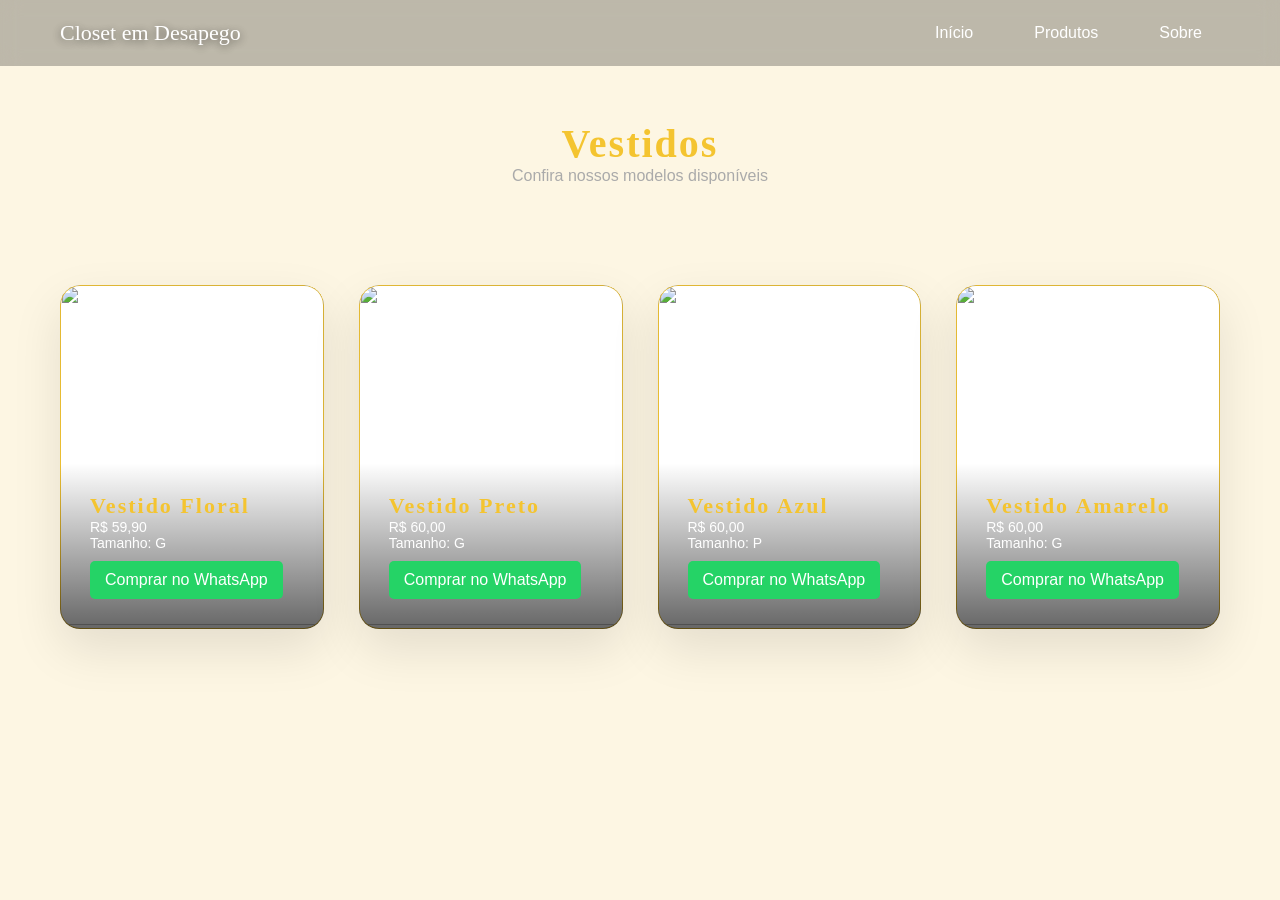
==== vestidos.html @ e50cf368 "Add files via upload" ====
<!DOCTYPE html>
<html lang="pt-br">
<head>
<meta charset="UTF-8">
<meta name="viewport" content="width=device-width, initial-scale=1.0">

<title>Vestidos | Closet em Desapego</title>

<link rel="stylesheet" href="style.css">
</head>

<body>

<header id="header">
    <div class="logo">Closet em Desapego</div>

    <!-- BOTÃO MOBILE -->
    <div class="menu-toggle" onclick="toggleMenu()">
    <span></span>
    <span></span>
    <span></span>
    </div>
    <nav class="menu">
        <a href="index.html">Início</a>
        <a href="produtos.html">Produtos</a>
        <a href="sobre.html">Sobre</a>
    </nav>
</header>

<section class="topo-produtos">
    <h1>Vestidos</h1>
    <p>Confira nossos modelos disponíveis</p>
</section>

<section class="produtos">
    <div class="grid-produtos">

        <!-- PRODUTO 1 -->
        <div class="card-produto">
            <img src="https://cdn.awsli.com.br/600x1000/2701/2701668/produto/255629613/vestido_midi_de_crepe_estampado_la_dolce_vita_floral_limonada_pink_4491_1_56ea7b-v532a0jrd7.webp">
            
            <div class="info">
                <h2>Vestido Floral</h2>
                <p>R$ 59,90</p>
                <p>Tamanho: G</p>

                <a href="#" onclick="comprarProduto('vestido1')" class="btn-whatsapp">
                    Comprar no WhatsApp
                </a>
            </div>
        </div>

        <!-- PRODUTO 2 -->
        <div class="card-produto">
            <img src="https://adaptive-images.uooucdn.com.br/ik-seo/tr:w-1100,h-1594,c-at_max,pr-true,q-90/a22425-ogxytnphqt0/pv/7b/eb/8c/41be53adfc57d7a9d659e34e74/vestido-longo-busto-no-preto-1-large-2.jpg">
            
            <div class="info">
                <h2>Vestido Preto</h2>
                <p>R$ 60,00</p>
                <p>Tamanho: G</p>

                <a href="#" onclick="comprarProduto('vestido2')" class="btn-whatsapp">
                    Comprar no WhatsApp
                </a>
            </div>
        </div>

        <!-- PRODUTO 3 -->
        <div class="card-produto">
            <img src="https://down-br.img.susercontent.com/file/br-11134207-7r98o-lqy3rbo4c7bhe9">
            
            <div class="info">
                <h2>Vestido Azul</h2>
                <p>R$ 60,00</p>
                <p>Tamanho: P</p>

                <a href="#" onclick="comprarProduto('vestido3')" class="btn-whatsapp">
                    Comprar no WhatsApp
                </a>
            </div>
        </div>

        <!-- PRODUTO 4 -->
        <div class="card-produto">
            <img src="https://powerlook.vtexassets.com/arquivos/ids/176830/Vestido_sante_amarelo_1.jpg?v=638278090716800000">
            
            <div class="info">
                <h2>Vestido Amarelo</h2>
                <p>R$ 60,00</p>
                <p>Tamanho: G</p>

                <a href="#" onclick="comprarProduto('vestido4')" class="btn-whatsapp">
                    Comprar no WhatsApp
                </a>
            </div>
        </div>

    </div>
</section>

<!-- SCRIPT HEADER -->
<script>
window.addEventListener("scroll", function() {
    let header = document.getElementById("header");
    header.classList.toggle("scrolled", window.scrollY > 50);
});
</script>

<!-- SCRIPT MENU -->
<script>
function toggleMenu(){
    document.querySelector(".menu").classList.toggle("active");
    document.querySelector(".menu-toggle").classList.toggle("active");
}
</script>

<!-- SCRIPT WHATSAPP -->
<script>
function comprarProduto(produtoId) {

    let produtos = {
        "vestido1": { nome: "Vestido Floral", preco: "R$ 59,90", tamanho: "G" },
        "vestido2": { nome: "Vestido Preto", preco: "R$ 60,00", tamanho: "G" },
        "vestido3": { nome: "Vestido Azul", preco: "R$ 60,00", tamanho: "P" },
        "vestido4": { nome: "Vestido Amarelo", preco: "R$ 60,00", tamanho: "G" }
    };

    let produto = produtos[produtoId];

    let mensagem = `Olá! Tenho interesse no ${produto.nome} - Tamanho: ${produto.tamanho} - Valor: ${produto.preco}`;
    let link = "https://wa.me/5511984618783?text=" + encodeURIComponent(mensagem);

    window.open(link, "_blank");
}
</script>

</body>
</html>
---- style.css ----
/* RESET */
* {
    margin: 0;
    padding: 0;
    box-sizing: border-box;
}

body {
    font-family: 'Raleway', sans-serif;
    overflow-x: hidden;
    background-color: #FDF6E3;
}

/* HEADER PREMIUM */
header {
    position: fixed;
    width: 100%;
    top: 0;
    left: 0;
    padding: 20px 60px;
    display: flex;
    justify-content: space-between;
    align-items: center;
    background: rgba(0,0,0,0.25);
    backdrop-filter: blur(10px);
    z-index: 1000;

    transition: all 0.4s ease;
}

header.scrolled {
    background: linear-gradient(180deg, rgba(0,0,0,0.6), rgba(0,0,0,0.2));
}


/* LOGO */
.logo {
    font-family: 'Cinzel', serif;
    font-size: 22px;
    color: #fff;
    text-shadow: 0 2px 10px rgba(0,0,0,0.6);
}

header.scrolled .logo {
    color: #222;
    text-shadow: none;
}

/* MENU */
nav a {
    margin: 0 18px;
    text-decoration: none;
    color: #fff;
    position: relative;
    font-weight: 300;
}

header.scrolled nav a {
    color: #333;
}

/* LINHA MENU */
nav a::after {
    content: "";
    width: 0%;
    height: 2px;
    background: linear-gradient(90deg,#F4C430,#D4AF37);
    position: absolute;
    bottom: -6px;
    left: 0;
    transition: 0.4s;
}

nav a:hover::after {
    width: 100%;
}

/* HERO */
.hero {
    height: 100vh;
    position: relative;
    overflow: hidden;
}

.hero-fallback {
    position: absolute;
    width: 100%;
    height: 100%;
    object-fit: cover;
    z-index: -3;
}

.video-bg {
    position: absolute;
    top: 50%;
    left: 50%;
    width: 120%;
    height: 120%;
    object-fit: cover;
    transform: translate(-50%, -50%);
    z-index: -2;
}

/* OVERLAY + LUZ */
.hero::before {
    content: "";
    position: absolute;
    width: 100%;
    height: 100%;
    background: linear-gradient(
        to top,
        rgba(0,0,0,0.75),
        rgba(0,0,0,0.4),
        rgba(255,180,0,0.25)
    );
    z-index: -1;
}

/* SOL */
.hero::after {
    content: "";
    position: absolute;
    top: 10%;
    left: 50%;
    width: 400px;
    height: 400px;
    background: radial-gradient(circle, rgba(255,200,0,0.4), transparent);
    transform: translateX(-50%);
    z-index: -1;
}

/* HERO TEXTO */
.hero-content {
    height: 100%;
    display: flex;
    flex-direction: column;
    justify-content: center;
    align-items: center;
    color:#fff;
    text-align: center;
    padding: 20px;
    animation: fadeUp 1.5s ease;
}

.hero h1 {
    font-family: 'Cinzel', serif;
    font-size: 55px;
    margin-bottom: 20px;
    letter-spacing: 2px;
    text-transform: uppercase;
    text-shadow: 0 4px 20px rgba(0,0,0,0.6);
}

.hero p {
    font-size: 18px;
    margin-bottom: 35px;
    text-shadow: 0 2px 10px rgba(0,0,0,0.5);
}

/* BOTÃO */
.btn {
    padding: 16px 50px;
    background: linear-gradient(45deg, #F4C430, #D4AF37);
    color: #fff;
    text-decoration: none;
    border-radius: 50px;
    font-weight: 500;
    letter-spacing: 1px;
    transition: 0.4s;
    animation: pulse 2.5s infinite;
}

.btn:hover {
    transform: scale(1.1);
    box-shadow: 0 0 30px rgba(212,175,55,0.9);
}

/* ANIMAÇÕES */
@keyframes fadeUp {
    from {
        opacity: 0;
        transform: translateY(60px);
    }
    to {
        opacity: 1;
        transform: translateY(0);
    }
}

@keyframes pulse {
    0% { box-shadow: 0 0 0 0 rgba(212,175,55,0.6); }
    70% { box-shadow: 0 0 0 18px rgba(212,175,55,0); }
    100% { box-shadow: 0 0 0 0 rgba(212,175,55,0); }
}

/* RESPONSIVO */
@media(max-width:768px){

    .hero h1 { font-size:32px; }
    .hero p { font-size:15px; }

    header {
        flex-direction: column;
        align-items: center;
        padding: 15px 20px;
    }

    nav {
        display: flex;
        flex-direction: column;
        align-items: center;
        gap: 10px;
        margin-top: 10px;
    }

    nav a {
        margin: 5px 0;
        font-size: 14px;
    }
}
/* ========================= */
/* SOBRE */
/* ========================= */

.pagina-sobre .sobre {
    position: relative;
    min-height: 100vh;
    display: flex;
    align-items: center;
    justify-content: center;
    padding: 120px 20px 80px;
    overflow: hidden;
}

.pagina-sobre .sobre-bg {
    position: absolute;
    width: 100%;
    height: 100%;
    background: url('https://images.unsplash.com/photo-1470509037663-253afd7f0f51?q=80&w=1974') center/cover no-repeat;
    filter: blur(10px) brightness(0.6);
    transform: scale(1.1);
    z-index: -1;
}

.pagina-sobre .sobre-container {
    max-width: 900px;
    width: 100%;
    z-index: 2;
}

.pagina-sobre .sobre-box {
    background: rgba(255, 255, 255, 0.9);
    backdrop-filter: blur(15px);
    padding: 60px;
    border-radius: 25px;
    box-shadow: 0 25px 70px rgba(0,0,0,0.2);
    animation: fadeUp 1.2s ease;
}

.pagina-sobre .titulo-principal {
    font-family: 'Cinzel', serif;
    font-size: 42px;
    text-align: center;
    margin-bottom: 25px;
    color: #2c2c2c;
}

.pagina-sobre .subtitulo {
    font-family: 'Cinzel', serif;
    font-size: 22px;
    margin-top: 30px;
    margin-bottom: 12px;
    color: #D4AF37;
}

.pagina-sobre .sobre-box p {
    font-size: 16px;
    line-height: 1.9;
    margin-bottom: 16px;
    color: #444;
}

/* ===================== */
/* PRODUTOS */
/* ===================== */

.topo-produtos {
    padding-top: 120px;
    text-align: center;
}

.topo-produtos h1 {
    font-family: 'Cinzel', serif;
    font-size: 40px;
    color: #2c2c2c;
}

.topo-produtos h1 {
    color: #F4C430;
    letter-spacing: 2px;
}

.topo-produtos p {
    color: #aaa;
}

.produtos {
    padding: 100px 60px;
    background: #FDF6E3;
}


.grid-produtos {
    display: grid;
    grid-template-columns: repeat(auto-fit, minmax(260px, 1fr));
    gap: 35px;
}

.card-produto {
    position: relative;
    overflow: hidden;
    border-radius: 20px;
    text-decoration: none;
    background: #fff;
    box-shadow: 0 20px 50px rgba(0,0,0,0.1);
    transition: 0.4s;
}



/* BORDA CORRIGIDA */
.card-produto::before {
    content: "";
    position: absolute;
    inset: 0;
    border-radius: 20px;
    padding: 1px;
    background: linear-gradient(45deg, #F4C430, #D4AF37);

    -webkit-mask: linear-gradient(#fff 0 0) content-box, linear-gradient(#fff 0 0);
    mask: linear-gradient(#fff 0 0) content-box, linear-gradient(#fff 0 0);

    -webkit-mask-composite: xor;
    mask-composite: exclude;
}

/* IMAGEM */
.card-produto img {
    width: 100%;
    height: 340px;
    object-fit: cover;
    transition: 0.6s;
}

/* HOVER */
.card-produto:hover {
    transform: translateY(-12px) scale(1.02);
}

.card-produto:hover img {
    transform: scale(1.15);
    filter: brightness(0.7);
}

/* INFO */
.card-produto .info {
    position: absolute;
    bottom: 0;
    width: 100%;
    padding: 30px;
    background: linear-gradient(transparent, rgba(0,0,0,0.6));
}

/* TEXTO */
.card-produto h2 {
    color: #F4C430;
    font-family: 'Cinzel', serif;
    font-size: 22px;
    letter-spacing: 2px;
}

/* GIRASSOL */
.card-produto::after {
    content: "🌻";
    position: absolute;
    top: 18px;
    right: 18px;
    font-size: 22px;
    animation: girar 6s linear infinite;
}

@keyframes girar {
    from { transform: rotate(0deg); }
    to { transform: rotate(360deg); }
}

.btn-whatsapp {
    display: inline-block;
    margin-top: 10px;
    padding: 10px 15px;
    background: #25D366;
    color: white;
    text-decoration: none;
    border-radius: 5px;
    font-weight: 500;
    transition: 0.3s;
}

.btn-whatsapp:hover {
    background: #1ebe5d;
}

/* ========================= */
/* EFEITO PREMIUM PRODUTOS */
/* ========================= */

.card-produto {
    transition: 0.4s ease;
}

/* ZOOM + ELEVAÇÃO */
.card-produto:hover {
    transform: translateY(-10px) scale(1.02);
    box-shadow: 0 25px 60px rgba(0,0,0,0.2);
}

/* ZOOM NA IMAGEM */
.card-produto img {
    transition: 0.5s ease;
}

.card-produto:hover img {
    transform: scale(1.1);
}

/* BRILHO SUAVE */
.card-produto::after {
    content: "";
    position: absolute;
    top: 0;
    left: -100%;
    width: 50%;
    height: 100%;
    background: linear-gradient(
        120deg,
        transparent,
        rgba(255, 255, 255, 0),
        transparent
    );
    transform: skewX(-25deg);
}

/* ANIMAÇÃO DO BRILHO */
.card-produto:hover::after {
    left: 120%;
    transition: 0.8s;
}

/* ========================= */
/* RESPONSIVO MOBILE */
/* ========================= */

@media (max-width: 768px) {

    .produtos {
        padding: 40px 15px;
    }

    .grid-produtos {
        grid-template-columns: 1fr;
        gap: 20px;
    }

    .card-produto img {
        height: 260px;
    }

    .topo-produtos h1 {
        font-size: 28px;
    }

    .topo-produtos p {
        font-size: 14px;
    }

    header {
        padding: 15px 20px;
    }

    
}
.info p {
    color: #fff;
    font-size: 14px;
}

.info p[id^="estoque"] {
    font-weight: bold;
}

@media (max-width: 768px){

    header {
        flex-direction: column;
        align-items: center;
        padding: 15px 20px;
    }

    nav {
        display: flex;
        flex-direction: column;
        align-items: center;
        gap: 10px;
        margin-top: 10px;
    }

    nav a {
        margin: 5px 0;
        font-size: 14px;
    }

}
/* BOTÃO MENU */
.menu-toggle {
    display: none;
    font-size: 28px;
    color: white;
    cursor: pointer;
}

/* ===== DESKTOP ===== */
.menu {
    display: flex;
    gap: 25px;
}

/* ===== MOBILE ===== */
@media (max-width: 768px){

    /* BOTÃO ☰ */
    .menu-toggle {
        display: block;
        font-size: 28px;
        color: white;
        cursor: pointer;
        z-index: 1001;
    }

    /* MENU LATERAL BONITO */
    @media (max-width: 768px){

    .menu {
        position: fixed;
        top: 0;
        right: -100%;
        width: 75%;
        height: 100vh;

        /* 🔥 NOVO DESIGN LUXO */
        background: #111; /* preto elegante */

        display: flex;
        flex-direction: column;
        justify-content: center;
        align-items: center;

        transition: right 0.5s ease;
        z-index: 999;

        box-shadow: -10px 0 40px rgba(0,0,0,0.6);
    }

    .menu.active {
        right: 0;
    }

    .menu a {
        color: #fff;
        font-size: 22px;
        margin: 18px 0;
        font-weight: 400;
        letter-spacing: 2px;
        text-transform: uppercase;
        transition: 0.3s;
    }

    /* EFEITO PREMIUM */
    .menu a:hover {
        color: #D4AF37; /* dourado */
        transform: scale(1.05);
    }

}

    /* MENU ABERTO */
    .menu.active {
        right: 0;
    }

    /* LINKS */
    .menu a {
        color: #2c2c2c;
        font-size: 20px;
        margin: 15px 0;
        text-decoration: none;
        font-weight: 500;
        letter-spacing: 1px;
        transition: 0.3s;
    }

    /* HOVER */
    .menu a:hover {
        color: white;
        transform: scale(1.1);
    }

}
/* MOBILE AJUSTE HEADER */
@media (max-width: 768px){

    header {
        position: relative;
        display: flex;
        justify-content: center; /* mantém logo no centro */
        align-items: center;
    }

    /* BOTÃO ☰ NO CANTO ESQUERDO */
    .menu-toggle {
        position: absolute;
        left: 15px;
        top: 50%;
        transform: translateY(-50%);
    }


}
/* ===== BOTÃO ANIMADO ☰ → ✖ ===== */
.menu-toggle {
    width: 30px;
    height: 22px;
    cursor: pointer;
}

.menu-toggle span {
    display: block;
    height: 3px;
    width: 100%;
    background: white;
    margin: 5px 0;
    transition: right 0.5s ease;
}

/* ANIMAÇÃO PARA X */
.menu-toggle.active span:nth-child(1) {
    transform: rotate(45deg) translate(5px, 5px);
}

.menu-toggle.active span:nth-child(2) {
    opacity: 0;
}

.menu-toggle.active span:nth-child(3) {
    transform: rotate(-45deg) translate(7px, -6px);
}
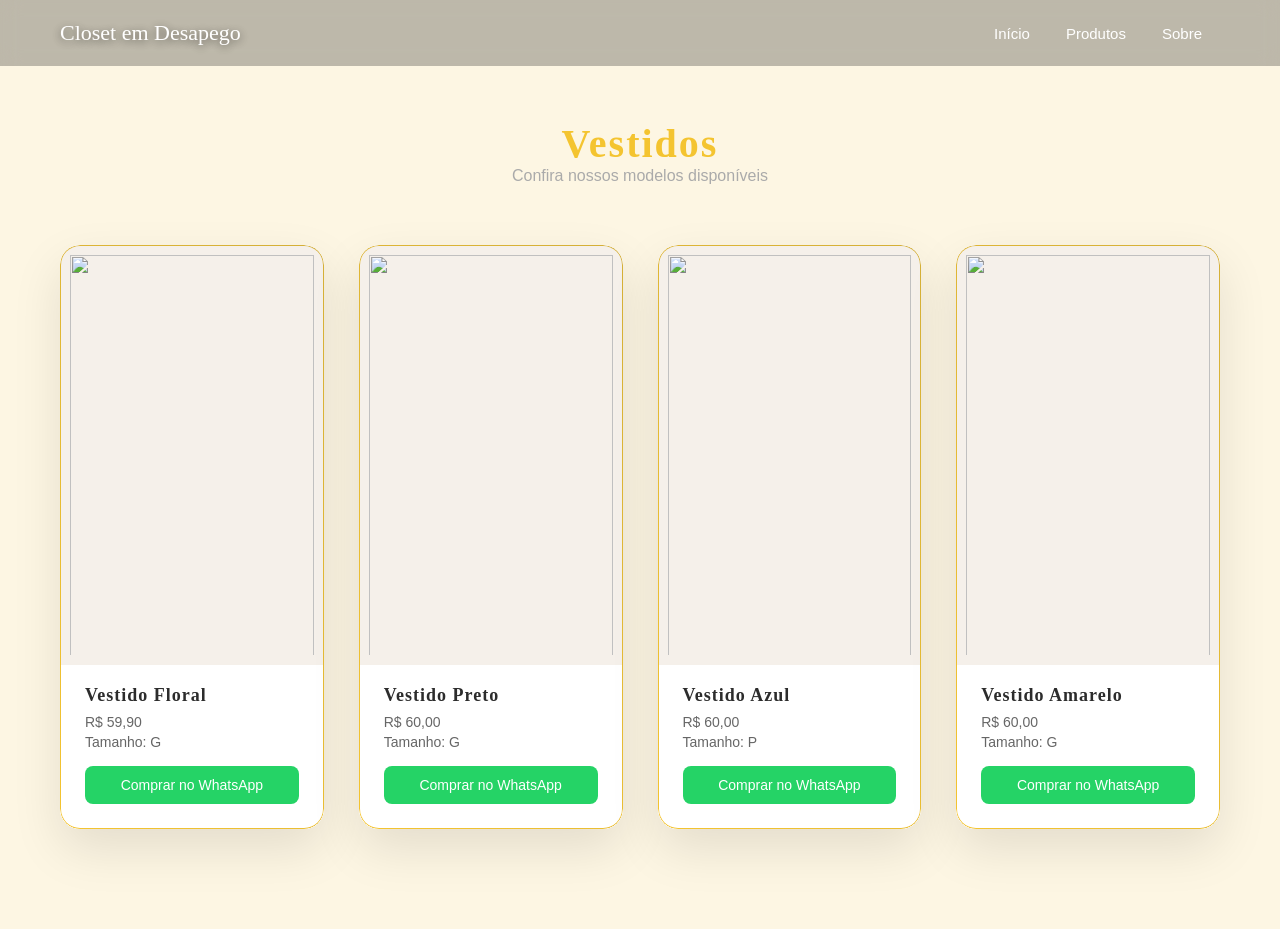
==== commit 762c8ac4: "Add files via upload" ====
--- a/vestidos.html
+++ b/vestidos.html
@@ -44,7 +44,7 @@
                 <p>R$ 59,90</p>
                 <p>Tamanho: G</p>
 
-                <a href="#" onclick="comprarProduto('vestido1')" class="btn-whatsapp">
+                <a href="javascript:void(0)" onclick="comprarProduto('vestido1')" class="btn-whatsapp">
                     Comprar no WhatsApp
                 </a>
             </div>
@@ -59,7 +59,7 @@
                 <p>R$ 60,00</p>
                 <p>Tamanho: G</p>
 
-                <a href="#" onclick="comprarProduto('vestido2')" class="btn-whatsapp">
+                <a href="javascript:void(0)" onclick="comprarProduto('vestido1')" class="btn-whatsapp">
                     Comprar no WhatsApp
                 </a>
             </div>
@@ -74,7 +74,7 @@
                 <p>R$ 60,00</p>
                 <p>Tamanho: P</p>
 
-                <a href="#" onclick="comprarProduto('vestido3')" class="btn-whatsapp">
+                <a href="javascript:void(0)" onclick="comprarProduto('vestido1')" class="btn-whatsapp">
                     Comprar no WhatsApp
                 </a>
             </div>
@@ -89,7 +89,7 @@
                 <p>R$ 60,00</p>
                 <p>Tamanho: G</p>
 
-                <a href="#" onclick="comprarProduto('vestido4')" class="btn-whatsapp">
+                <a href="javascript:void(0)" onclick="comprarProduto('vestido1')" class="btn-whatsapp">
                     Comprar no WhatsApp
                 </a>
             </div>
--- a/style.css
+++ b/style.css
@@ -1,665 +1,546 @@
-/* RESET */
-* {
-    margin: 0;
-    padding: 0;
-    box-sizing: border-box;
-}
-
-body {
-    font-family: 'Raleway', sans-serif;
-    overflow-x: hidden;
-    background-color: #FDF6E3;
-}
-
-/* HEADER PREMIUM */
-header {
-    position: fixed;
-    width: 100%;
-    top: 0;
-    left: 0;
-    padding: 20px 60px;
-    display: flex;
-    justify-content: space-between;
-    align-items: center;
-    background: rgba(0,0,0,0.25);
-    backdrop-filter: blur(10px);
-    z-index: 1000;
-
-    transition: all 0.4s ease;
-}
-
-header.scrolled {
-    background: linear-gradient(180deg, rgba(0,0,0,0.6), rgba(0,0,0,0.2));
-}
-
-
-/* LOGO */
-.logo {
-    font-family: 'Cinzel', serif;
-    font-size: 22px;
-    color: #fff;
-    text-shadow: 0 2px 10px rgba(0,0,0,0.6);
-}
-
-header.scrolled .logo {
-    color: #222;
-    text-shadow: none;
-}
-
-/* MENU */
-nav a {
-    margin: 0 18px;
-    text-decoration: none;
-    color: #fff;
-    position: relative;
-    font-weight: 300;
-}
-
-header.scrolled nav a {
-    color: #333;
-}
-
-/* LINHA MENU */
-nav a::after {
-    content: "";
-    width: 0%;
-    height: 2px;
-    background: linear-gradient(90deg,#F4C430,#D4AF37);
-    position: absolute;
-    bottom: -6px;
-    left: 0;
-    transition: 0.4s;
-}
-
-nav a:hover::after {
-    width: 100%;
-}
-
-/* HERO */
-.hero {
-    height: 100vh;
-    position: relative;
-    overflow: hidden;
-}
-
-.hero-fallback {
-    position: absolute;
-    width: 100%;
-    height: 100%;
-    object-fit: cover;
-    z-index: -3;
-}
-
-.video-bg {
-    position: absolute;
-    top: 50%;
-    left: 50%;
-    width: 120%;
-    height: 120%;
-    object-fit: cover;
-    transform: translate(-50%, -50%);
-    z-index: -2;
-}
-
-/* OVERLAY + LUZ */
-.hero::before {
-    content: "";
-    position: absolute;
-    width: 100%;
-    height: 100%;
-    background: linear-gradient(
-        to top,
-        rgba(0,0,0,0.75),
-        rgba(0,0,0,0.4),
-        rgba(255,180,0,0.25)
-    );
-    z-index: -1;
-}
-
-/* SOL */
-.hero::after {
-    content: "";
-    position: absolute;
-    top: 10%;
-    left: 50%;
-    width: 400px;
-    height: 400px;
-    background: radial-gradient(circle, rgba(255,200,0,0.4), transparent);
-    transform: translateX(-50%);
-    z-index: -1;
-}
-
-/* HERO TEXTO */
-.hero-content {
-    height: 100%;
-    display: flex;
-    flex-direction: column;
-    justify-content: center;
-    align-items: center;
-    color:#fff;
-    text-align: center;
-    padding: 20px;
-    animation: fadeUp 1.5s ease;
-}
-
-.hero h1 {
-    font-family: 'Cinzel', serif;
-    font-size: 55px;
-    margin-bottom: 20px;
-    letter-spacing: 2px;
-    text-transform: uppercase;
-    text-shadow: 0 4px 20px rgba(0,0,0,0.6);
-}
-
-.hero p {
-    font-size: 18px;
-    margin-bottom: 35px;
-    text-shadow: 0 2px 10px rgba(0,0,0,0.5);
-}
-
-/* BOTÃO */
-.btn {
-    padding: 16px 50px;
-    background: linear-gradient(45deg, #F4C430, #D4AF37);
-    color: #fff;
-    text-decoration: none;
-    border-radius: 50px;
-    font-weight: 500;
-    letter-spacing: 1px;
-    transition: 0.4s;
-    animation: pulse 2.5s infinite;
-}
-
-.btn:hover {
-    transform: scale(1.1);
-    box-shadow: 0 0 30px rgba(212,175,55,0.9);
-}
-
-/* ANIMAÇÕES */
-@keyframes fadeUp {
-    from {
-        opacity: 0;
-        transform: translateY(60px);
-    }
-    to {
-        opacity: 1;
-        transform: translateY(0);
-    }
-}
-
-@keyframes pulse {
-    0% { box-shadow: 0 0 0 0 rgba(212,175,55,0.6); }
-    70% { box-shadow: 0 0 0 18px rgba(212,175,55,0); }
-    100% { box-shadow: 0 0 0 0 rgba(212,175,55,0); }
-}
-
-/* RESPONSIVO */
-@media(max-width:768px){
-
-    .hero h1 { font-size:32px; }
-    .hero p { font-size:15px; }
-
-    header {
-        flex-direction: column;
-        align-items: center;
-        padding: 15px 20px;
-    }
-
-    nav {
-        display: flex;
-        flex-direction: column;
-        align-items: center;
-        gap: 10px;
-        margin-top: 10px;
-    }
-
-    nav a {
-        margin: 5px 0;
-        font-size: 14px;
-    }
-}
-/* ========================= */
-/* SOBRE */
-/* ========================= */
-
-.pagina-sobre .sobre {
-    position: relative;
-    min-height: 100vh;
-    display: flex;
-    align-items: center;
-    justify-content: center;
-    padding: 120px 20px 80px;
-    overflow: hidden;
-}
-
-.pagina-sobre .sobre-bg {
-    position: absolute;
-    width: 100%;
-    height: 100%;
-    background: url('https://images.unsplash.com/photo-1470509037663-253afd7f0f51?q=80&w=1974') center/cover no-repeat;
-    filter: blur(10px) brightness(0.6);
-    transform: scale(1.1);
-    z-index: -1;
-}
-
-.pagina-sobre .sobre-container {
-    max-width: 900px;
-    width: 100%;
-    z-index: 2;
-}
-
-.pagina-sobre .sobre-box {
-    background: rgba(255, 255, 255, 0.9);
-    backdrop-filter: blur(15px);
-    padding: 60px;
-    border-radius: 25px;
-    box-shadow: 0 25px 70px rgba(0,0,0,0.2);
-    animation: fadeUp 1.2s ease;
-}
-
-.pagina-sobre .titulo-principal {
-    font-family: 'Cinzel', serif;
-    font-size: 42px;
-    text-align: center;
-    margin-bottom: 25px;
-    color: #2c2c2c;
-}
-
-.pagina-sobre .subtitulo {
-    font-family: 'Cinzel', serif;
-    font-size: 22px;
-    margin-top: 30px;
-    margin-bottom: 12px;
-    color: #D4AF37;
-}
-
-.pagina-sobre .sobre-box p {
-    font-size: 16px;
-    line-height: 1.9;
-    margin-bottom: 16px;
-    color: #444;
-}
-
-/* ===================== */
-/* PRODUTOS */
-/* ===================== */
-
-.topo-produtos {
-    padding-top: 120px;
-    text-align: center;
-}
-
-.topo-produtos h1 {
-    font-family: 'Cinzel', serif;
-    font-size: 40px;
-    color: #2c2c2c;
-}
-
-.topo-produtos h1 {
-    color: #F4C430;
-    letter-spacing: 2px;
-}
-
-.topo-produtos p {
-    color: #aaa;
-}
-
-.produtos {
-    padding: 100px 60px;
-    background: #FDF6E3;
-}
-
-
-.grid-produtos {
-    display: grid;
-    grid-template-columns: repeat(auto-fit, minmax(260px, 1fr));
-    gap: 35px;
-}
-
-.card-produto {
-    position: relative;
-    overflow: hidden;
-    border-radius: 20px;
-    text-decoration: none;
-    background: #fff;
-    box-shadow: 0 20px 50px rgba(0,0,0,0.1);
-    transition: 0.4s;
-}
-
-
-
-/* BORDA CORRIGIDA */
-.card-produto::before {
-    content: "";
-    position: absolute;
-    inset: 0;
-    border-radius: 20px;
-    padding: 1px;
-    background: linear-gradient(45deg, #F4C430, #D4AF37);
-
-    -webkit-mask: linear-gradient(#fff 0 0) content-box, linear-gradient(#fff 0 0);
-    mask: linear-gradient(#fff 0 0) content-box, linear-gradient(#fff 0 0);
-
-    -webkit-mask-composite: xor;
-    mask-composite: exclude;
-}
-
-/* IMAGEM */
-.card-produto img {
-    width: 100%;
-    height: 340px;
-    object-fit: cover;
-    transition: 0.6s;
-}
-
-/* HOVER */
-.card-produto:hover {
-    transform: translateY(-12px) scale(1.02);
-}
-
-.card-produto:hover img {
-    transform: scale(1.15);
-    filter: brightness(0.7);
-}
-
-/* INFO */
-.card-produto .info {
-    position: absolute;
-    bottom: 0;
-    width: 100%;
-    padding: 30px;
-    background: linear-gradient(transparent, rgba(0,0,0,0.6));
-}
-
-/* TEXTO */
-.card-produto h2 {
-    color: #F4C430;
-    font-family: 'Cinzel', serif;
-    font-size: 22px;
-    letter-spacing: 2px;
-}
-
-/* GIRASSOL */
-.card-produto::after {
-    content: "🌻";
-    position: absolute;
-    top: 18px;
-    right: 18px;
-    font-size: 22px;
-    animation: girar 6s linear infinite;
-}
-
-@keyframes girar {
-    from { transform: rotate(0deg); }
-    to { transform: rotate(360deg); }
-}
-
-.btn-whatsapp {
-    display: inline-block;
-    margin-top: 10px;
-    padding: 10px 15px;
-    background: #25D366;
-    color: white;
-    text-decoration: none;
-    border-radius: 5px;
-    font-weight: 500;
-    transition: 0.3s;
-}
-
-.btn-whatsapp:hover {
-    background: #1ebe5d;
-}
-
-/* ========================= */
-/* EFEITO PREMIUM PRODUTOS */
-/* ========================= */
-
-.card-produto {
-    transition: 0.4s ease;
-}
-
-/* ZOOM + ELEVAÇÃO */
-.card-produto:hover {
-    transform: translateY(-10px) scale(1.02);
-    box-shadow: 0 25px 60px rgba(0,0,0,0.2);
-}
-
-/* ZOOM NA IMAGEM */
-.card-produto img {
-    transition: 0.5s ease;
-}
-
-.card-produto:hover img {
-    transform: scale(1.1);
-}
-
-/* BRILHO SUAVE */
-.card-produto::after {
-    content: "";
-    position: absolute;
-    top: 0;
-    left: -100%;
-    width: 50%;
-    height: 100%;
-    background: linear-gradient(
-        120deg,
-        transparent,
-        rgba(255, 255, 255, 0),
-        transparent
-    );
-    transform: skewX(-25deg);
-}
-
-/* ANIMAÇÃO DO BRILHO */
-.card-produto:hover::after {
-    left: 120%;
-    transition: 0.8s;
-}
-
-/* ========================= */
-/* RESPONSIVO MOBILE */
-/* ========================= */
-
-@media (max-width: 768px) {
-
-    .produtos {
-        padding: 40px 15px;
-    }
-
-    .grid-produtos {
-        grid-template-columns: 1fr;
-        gap: 20px;
-    }
-
-    .card-produto img {
-        height: 260px;
-    }
-
-    .topo-produtos h1 {
-        font-size: 28px;
-    }
-
-    .topo-produtos p {
-        font-size: 14px;
-    }
-
-    header {
-        padding: 15px 20px;
-    }
-
-    
-}
-.info p {
-    color: #fff;
-    font-size: 14px;
-}
-
-.info p[id^="estoque"] {
-    font-weight: bold;
-}
-
-@media (max-width: 768px){
-
-    header {
-        flex-direction: column;
-        align-items: center;
-        padding: 15px 20px;
-    }
-
-    nav {
-        display: flex;
-        flex-direction: column;
-        align-items: center;
-        gap: 10px;
-        margin-top: 10px;
-    }
-
-    nav a {
-        margin: 5px 0;
-        font-size: 14px;
-    }
-
-}
-/* BOTÃO MENU */
-.menu-toggle {
-    display: none;
-    font-size: 28px;
-    color: white;
-    cursor: pointer;
-}
-
-/* ===== DESKTOP ===== */
-.menu {
-    display: flex;
-    gap: 25px;
-}
-
-/* ===== MOBILE ===== */
-@media (max-width: 768px){
-
-    /* BOTÃO ☰ */
-    .menu-toggle {
-        display: block;
-        font-size: 28px;
-        color: white;
-        cursor: pointer;
-        z-index: 1001;
-    }
-
-    /* MENU LATERAL BONITO */
-    @media (max-width: 768px){
-
-    .menu {
-        position: fixed;
-        top: 0;
-        right: -100%;
-        width: 75%;
-        height: 100vh;
-
-        /* 🔥 NOVO DESIGN LUXO */
-        background: #111; /* preto elegante */
-
-        display: flex;
-        flex-direction: column;
-        justify-content: center;
-        align-items: center;
-
-        transition: right 0.5s ease;
-        z-index: 999;
-
-        box-shadow: -10px 0 40px rgba(0,0,0,0.6);
-    }
-
-    .menu.active {
-        right: 0;
-    }
-
-    .menu a {
-        color: #fff;
-        font-size: 22px;
-        margin: 18px 0;
-        font-weight: 400;
-        letter-spacing: 2px;
-        text-transform: uppercase;
-        transition: 0.3s;
-    }
-
-    /* EFEITO PREMIUM */
-    .menu a:hover {
-        color: #D4AF37; /* dourado */
-        transform: scale(1.05);
-    }
-
-}
-
-    /* MENU ABERTO */
-    .menu.active {
-        right: 0;
-    }
-
-    /* LINKS */
-    .menu a {
-        color: #2c2c2c;
-        font-size: 20px;
-        margin: 15px 0;
-        text-decoration: none;
-        font-weight: 500;
-        letter-spacing: 1px;
-        transition: 0.3s;
-    }
-
-    /* HOVER */
-    .menu a:hover {
-        color: white;
-        transform: scale(1.1);
-    }
-
-}
-/* MOBILE AJUSTE HEADER */
-@media (max-width: 768px){
-
-    header {
-        position: relative;
-        display: flex;
-        justify-content: center; /* mantém logo no centro */
-        align-items: center;
-    }
-
-    /* BOTÃO ☰ NO CANTO ESQUERDO */
-    .menu-toggle {
-        position: absolute;
-        left: 15px;
-        top: 50%;
-        transform: translateY(-50%);
-    }
-
-
-}
-/* ===== BOTÃO ANIMADO ☰ → ✖ ===== */
-.menu-toggle {
-    width: 30px;
-    height: 22px;
-    cursor: pointer;
-}
-
-.menu-toggle span {
-    display: block;
-    height: 3px;
-    width: 100%;
-    background: white;
-    margin: 5px 0;
-    transition: right 0.5s ease;
-}
-
-/* ANIMAÇÃO PARA X */
-.menu-toggle.active span:nth-child(1) {
-    transform: rotate(45deg) translate(5px, 5px);
-}
-
-.menu-toggle.active span:nth-child(2) {
-    opacity: 0;
-}
-
-.menu-toggle.active span:nth-child(3) {
-    transform: rotate(-45deg) translate(7px, -6px);
-}+/* RESET */
+* {
+    margin: 0;
+    padding: 0;
+    box-sizing: border-box;
+}
+
+body {
+    font-family: 'Raleway', sans-serif;
+    overflow-x: hidden;
+    background-color: #FDF6E3;
+}
+
+/* ========================= */
+/* HEADER                    */
+/* ========================= */
+
+header {
+    position: fixed;
+    width: 100%;
+    top: 0;
+    left: 0;
+    padding: 20px 60px;
+    display: flex;
+    justify-content: space-between;
+    align-items: center;
+    background: rgba(0,0,0,0.25);
+    backdrop-filter: blur(10px);
+    z-index: 1000;
+    transition: all 0.4s ease;
+}
+
+header.scrolled {
+    background: linear-gradient(180deg, rgba(0,0,0,0.6), rgba(0,0,0,0.2));
+}
+
+.logo {
+    font-family: 'Cinzel', serif;
+    font-size: 22px;
+    color: #fff;
+    text-shadow: 0 2px 10px rgba(0,0,0,0.6);
+}
+
+header.scrolled .logo {
+    color: #222;
+    text-shadow: none;
+}
+
+/* ========================= */
+/* MENU DESKTOP              */
+/* ========================= */
+
+.menu {
+    display: flex;
+    flex-direction: row;
+    gap: 0;
+}
+
+.menu a {
+    margin: 0 18px;
+    text-decoration: none;
+    color: #fff;
+    position: relative;
+    font-weight: 300;
+    transition: 0.3s;
+    font-size: 15px;
+}
+
+header.scrolled .menu a {
+    color: #333;
+}
+
+.menu a::after {
+    content: "";
+    width: 0%;
+    height: 2px;
+    background: linear-gradient(90deg, #F4C430, #D4AF37);
+    position: absolute;
+    bottom: -6px;
+    left: 0;
+    transition: 0.4s;
+}
+
+.menu a:hover::after {
+    width: 100%;
+}
+
+/* ========================= */
+/* BOTÃO ☰ - SÓ MOBILE       */
+/* ========================= */
+
+.menu-toggle {
+    display: none;
+    width: 30px;
+    height: 22px;
+    cursor: pointer;
+    flex-direction: column;
+    justify-content: space-between;
+    z-index: 1001;
+}
+
+.menu-toggle span {
+    display: block;
+    height: 3px;
+    width: 100%;
+    background: white;
+    border-radius: 3px;
+    transition: 0.4s ease;
+}
+
+.menu-toggle.active span:nth-child(1) {
+    transform: rotate(45deg) translate(5px, 5px);
+}
+
+.menu-toggle.active span:nth-child(2) {
+    opacity: 0;
+}
+
+.menu-toggle.active span:nth-child(3) {
+    transform: rotate(-45deg) translate(7px, -6px);
+}
+
+/* ========================= */
+/* HERO                      */
+/* ========================= */
+
+.hero {
+    height: 100vh;
+    position: relative;
+    overflow: hidden;
+}
+
+.hero-fallback {
+    position: absolute;
+    width: 100%;
+    height: 100%;
+    object-fit: cover;
+    z-index: -3;
+}
+
+.video-bg {
+    position: absolute;
+    top: 50%;
+    left: 50%;
+    width: 120%;
+    height: 120%;
+    object-fit: cover;
+    transform: translate(-50%, -50%);
+    z-index: -2;
+}
+
+.hero::before {
+    content: "";
+    position: absolute;
+    width: 100%;
+    height: 100%;
+    background: linear-gradient(
+        to top,
+        rgba(0,0,0,0.75),
+        rgba(0,0,0,0.4),
+        rgba(255,180,0,0.25)
+    );
+    z-index: -1;
+}
+
+.hero::after {
+    content: "";
+    position: absolute;
+    top: 10%;
+    left: 50%;
+    width: 400px;
+    height: 400px;
+    background: radial-gradient(circle, rgba(255,200,0,0.4), transparent);
+    transform: translateX(-50%);
+    z-index: -1;
+}
+
+.hero-content {
+    height: 100%;
+    display: flex;
+    flex-direction: column;
+    justify-content: center;
+    align-items: center;
+    color: #fff;
+    text-align: center;
+    padding: 20px;
+    animation: fadeUp 1.5s ease;
+}
+
+.hero h1 {
+    font-family: 'Cinzel', serif;
+    font-size: 55px;
+    margin-bottom: 20px;
+    letter-spacing: 2px;
+    text-transform: uppercase;
+    text-shadow: 0 4px 20px rgba(0,0,0,0.6);
+}
+
+.hero p {
+    font-size: 18px;
+    margin-bottom: 35px;
+    text-shadow: 0 2px 10px rgba(0,0,0,0.5);
+}
+
+.btn {
+    padding: 16px 50px;
+    background: linear-gradient(45deg, #F4C430, #D4AF37);
+    color: #fff;
+    text-decoration: none;
+    border-radius: 50px;
+    font-weight: 500;
+    letter-spacing: 1px;
+    transition: 0.4s;
+    animation: pulse 2.5s infinite;
+}
+
+.btn:hover {
+    transform: scale(1.1);
+    box-shadow: 0 0 30px rgba(212,175,55,0.9);
+}
+
+@keyframes fadeUp {
+    from { opacity: 0; transform: translateY(60px); }
+    to   { opacity: 1; transform: translateY(0); }
+}
+
+@keyframes pulse {
+    0%   { box-shadow: 0 0 0 0 rgba(212,175,55,0.6); }
+    70%  { box-shadow: 0 0 0 18px rgba(212,175,55,0); }
+    100% { box-shadow: 0 0 0 0 rgba(212,175,55,0); }
+}
+
+/* ========================= */
+/* SOBRE                     */
+/* ========================= */
+
+.pagina-sobre .sobre {
+    position: relative;
+    min-height: 100vh;
+    display: flex;
+    align-items: center;
+    justify-content: center;
+    padding: 120px 20px 80px;
+    overflow: hidden;
+}
+
+.pagina-sobre .sobre-bg {
+    position: absolute;
+    width: 100%;
+    height: 100%;
+    background: url('https://images.unsplash.com/photo-1470509037663-253afd7f0f51?q=80&w=1974') center/cover no-repeat;
+    filter: blur(10px) brightness(0.6);
+    transform: scale(1.1);
+    z-index: -1;
+}
+
+.pagina-sobre .sobre-container {
+    max-width: 900px;
+    width: 100%;
+    z-index: 2;
+}
+
+.pagina-sobre .sobre-box {
+    background: rgba(255, 255, 255, 0.9);
+    backdrop-filter: blur(15px);
+    padding: 60px;
+    border-radius: 25px;
+    box-shadow: 0 25px 70px rgba(0,0,0,0.2);
+    animation: fadeUp 1.2s ease;
+}
+
+.pagina-sobre .titulo-principal {
+    font-family: 'Cinzel', serif;
+    font-size: 42px;
+    text-align: center;
+    margin-bottom: 25px;
+    color: #2c2c2c;
+}
+
+.pagina-sobre .subtitulo {
+    font-family: 'Cinzel', serif;
+    font-size: 22px;
+    margin-top: 30px;
+    margin-bottom: 12px;
+    color: #D4AF37;
+}
+
+.pagina-sobre .sobre-box p {
+    font-size: 16px;
+    line-height: 1.9;
+    margin-bottom: 16px;
+    color: #444;
+}
+
+/* ========================= */
+/* PRODUTOS                  */
+/* ========================= */
+
+.topo-produtos {
+    padding-top: 120px;
+    text-align: center;
+}
+
+.topo-produtos h1 {
+    font-family: 'Cinzel', serif;
+    font-size: 40px;
+    color: #F4C430;
+    letter-spacing: 2px;
+}
+
+.topo-produtos p {
+    color: #aaa;
+}
+
+.produtos {
+    padding: 60px 60px 100px;
+    background: #FDF6E3;
+}
+
+.grid-produtos {
+    display: grid;
+    grid-template-columns: repeat(auto-fit, minmax(260px, 1fr));
+    gap: 35px;
+}
+
+/* ========================= */
+/* CARD PRODUTO              */
+/* ========================= */
+
+.card-produto {
+    position: relative;
+    border-radius: 20px;
+    text-decoration: none;
+    background: #fff;
+    box-shadow: 0 20px 50px rgba(0,0,0,0.1);
+    transition: 0.4s ease;
+    overflow: hidden;
+    display: flex;
+    flex-direction: column;
+}
+
+/* BORDA DOURADA */
+.card-produto::before {
+    content: "";
+    position: absolute;
+    inset: 0;
+    border-radius: 20px;
+    padding: 1px;
+    background: linear-gradient(45deg, #F4C430, #D4AF37);
+    -webkit-mask: linear-gradient(#fff 0 0) content-box, linear-gradient(#fff 0 0);
+    mask: linear-gradient(#fff 0 0) content-box, linear-gradient(#fff 0 0);
+    -webkit-mask-composite: xor;
+    mask-composite: exclude;
+    z-index: 1;
+}
+
+/* IMAGEM - MOSTRA ROUPA INTEIRA */
+.card-produto img {
+    width: 100%;
+    height: 420px;
+    object-fit: contain;        /* roupa inteira visível */
+    background-color: #f5f0ea;  /* fundo bege suave */
+    padding: 10px;
+    transition: 0.5s ease;
+}
+
+.card-produto:hover {
+    transform: translateY(-8px);
+    box-shadow: 0 25px 60px rgba(0,0,0,0.15);
+}
+
+.card-produto:hover img {
+    transform: scale(1.04);
+}
+
+/* INFO */
+.card-produto .info {
+    padding: 20px 25px 25px;
+    background: #fff;
+    display: flex;
+    flex-direction: column;
+    gap: 4px;
+}
+
+.card-produto h2 {
+    color: #2c2c2c;
+    font-family: 'Cinzel', serif;
+    font-size: 18px;
+    letter-spacing: 1px;
+    margin-bottom: 4px;
+}
+
+.info p {
+    color: #666;
+    font-size: 14px;
+}
+
+.btn-whatsapp {
+    display: inline-block;
+    margin-top: 12px;
+    padding: 11px 18px;
+    background: #25D366;
+    color: white;
+    text-decoration: none;
+    border-radius: 8px;
+    font-weight: 500;
+    font-size: 14px;
+    text-align: center;
+    transition: 0.3s;
+}
+
+.btn-whatsapp:hover {
+    background: #1ebe5d;
+    transform: scale(1.02);
+}
+
+/* BRILHO */
+.card-produto::after {
+    content: "";
+    position: absolute;
+    top: 0;
+    left: -100%;
+    width: 50%;
+    height: 100%;
+    background: linear-gradient(120deg, transparent, rgba(255,255,255,0.08), transparent);
+    transform: skewX(-25deg);
+    z-index: 2;
+}
+
+.card-produto:hover::after {
+    left: 120%;
+    transition: 0.8s;
+}
+
+/* ========================= */
+/* MOBILE (max 768px)        */
+/* ========================= */
+
+@media (max-width: 768px) {
+
+    /* HEADER */
+    header {
+        padding: 15px 20px;
+        justify-content: center;
+        overflow: visible;
+    }
+
+    /* BOTÃO ☰ APARECE */
+    .menu-toggle {
+        display: flex;
+        position: absolute;
+        left: 15px;
+        top: 50%;
+        transform: translateY(-50%);
+    }
+
+    /* HERO */
+    .hero h1 { font-size: 32px; }
+    .hero p  { font-size: 15px; }
+
+    /* DROPDOWN - CAI DO HEADER */
+    .menu {
+        position: absolute;
+        top: 100%;
+        left: 50%;
+        transform: translateX(-50%) translateY(-10px);
+
+        width: 90%;
+        flex-direction: column;
+        align-items: center;
+        padding: 10px 0;
+
+        background: rgba(20, 20, 20, 0.97);
+        backdrop-filter: blur(20px);
+        border-radius: 0 0 20px 20px;
+        border-top: 3px solid #D4AF37;
+        border-left: 1px solid rgba(212,175,55,0.2);
+        border-right: 1px solid rgba(212,175,55,0.2);
+        border-bottom: 1px solid rgba(212,175,55,0.2);
+        box-shadow: 0 20px 50px rgba(0,0,0,0.5);
+
+        opacity: 0;
+        pointer-events: none;
+        transition: all 0.35s ease;
+        z-index: 998;
+    }
+
+    .menu.active {
+        opacity: 1;
+        pointer-events: all;
+        transform: translateX(-50%) translateY(0);
+    }
+
+    .menu a {
+        color: #fff;
+        font-size: 17px;
+        margin: 0;
+        font-weight: 400;
+        letter-spacing: 3px;
+        text-transform: uppercase;
+        text-decoration: none;
+        transition: 0.3s;
+        width: 100%;
+        text-align: center;
+        padding: 16px 0;
+        border-bottom: 1px solid rgba(255,255,255,0.08);
+    }
+
+    .menu a::after {
+        display: none;
+    }
+
+    .menu a:last-child {
+        border-bottom: none;
+    }
+
+    .menu a:hover {
+        color: #F4C430;
+    }
+
+    /* PRODUTOS */
+    .produtos {
+        padding: 30px 15px 60px;
+    }
+
+    .grid-produtos {
+        grid-template-columns: 1fr 1fr;
+        gap: 15px;
+    }
+
+    .card-produto img {
+        height: 220px;
+    }
+
+    .card-produto h2 {
+        font-size: 14px;
+    }
+
+    .topo-produtos h1 {
+        font-size: 28px;
+    }
+
+    .topo-produtos p {
+        font-size: 14px;
+    }
+}
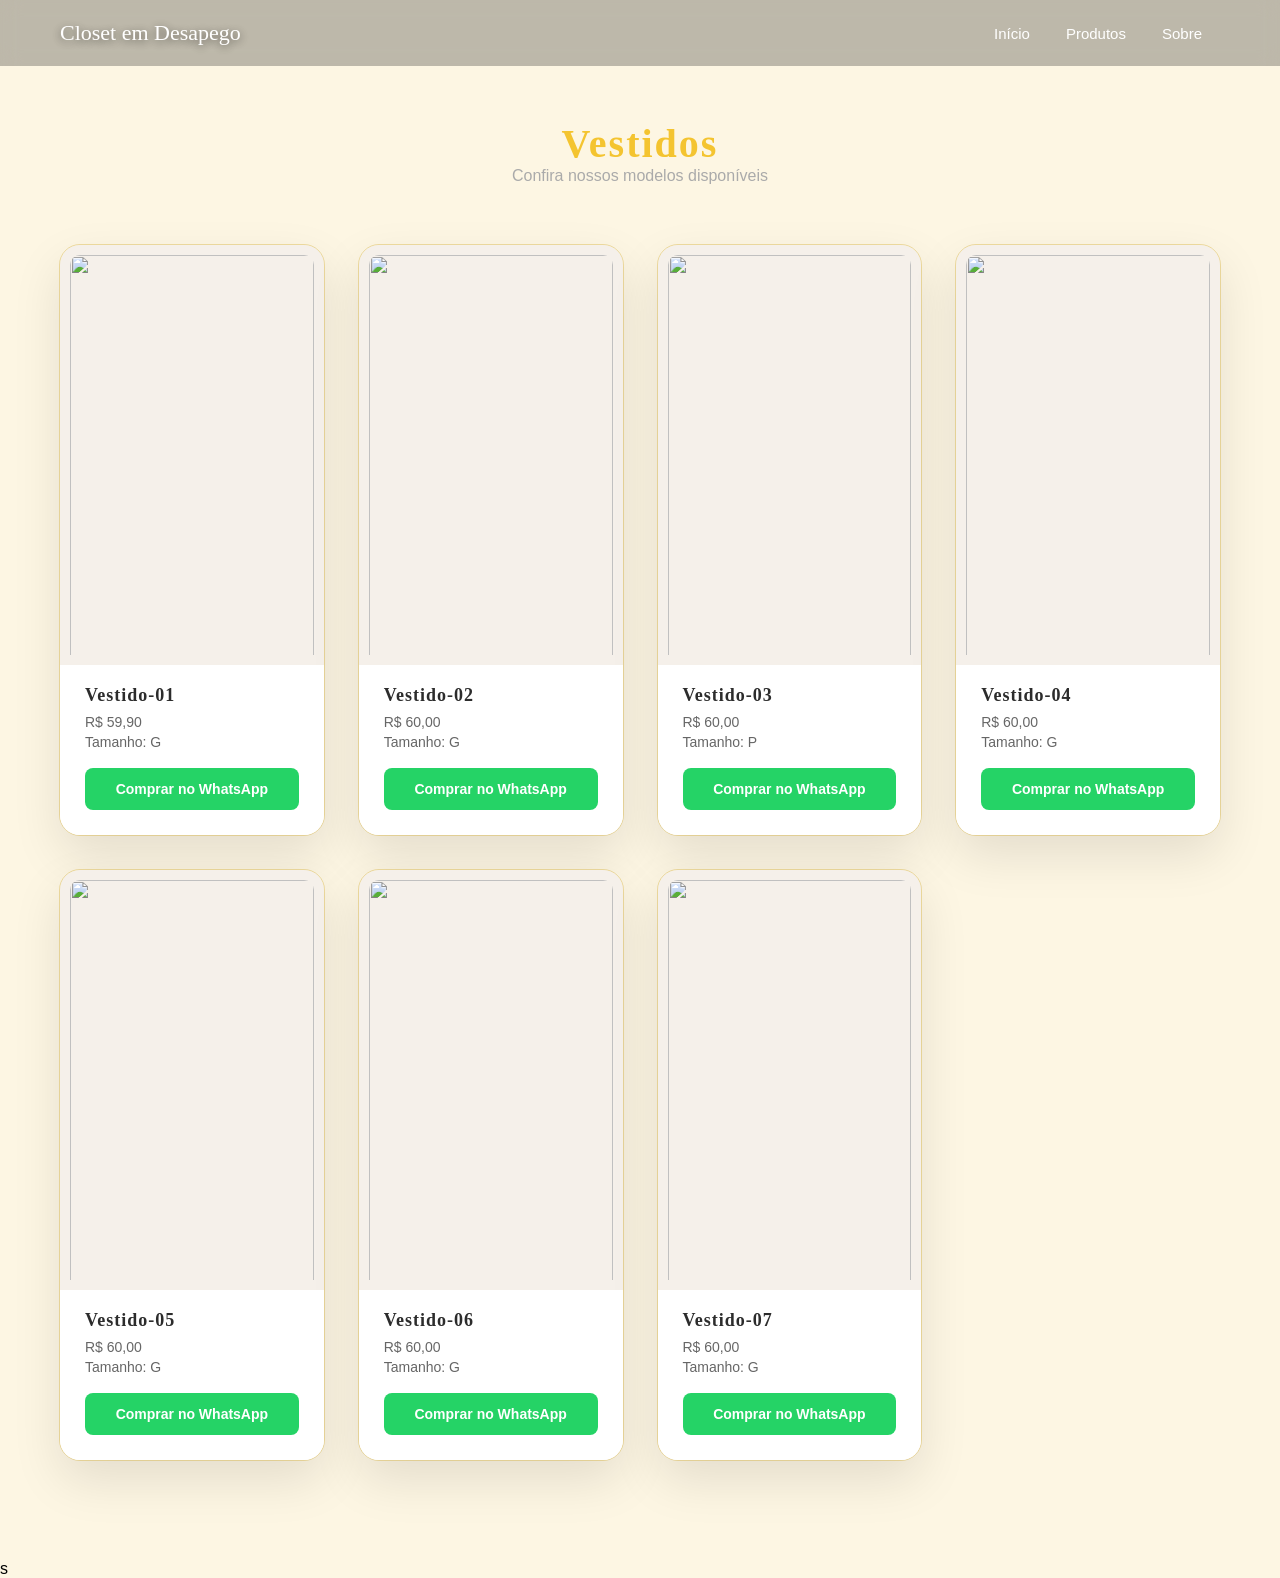
==== commit 823f6b70: "Add files via upload" ====
--- a/vestidos.html
+++ b/vestidos.html
@@ -14,16 +14,15 @@
 <header id="header">
     <div class="logo">Closet em Desapego</div>
 
-    <!-- BOTÃO MOBILE -->
     <div class="menu-toggle" onclick="toggleMenu()">
-    <span></span>
-    <span></span>
-    <span></span>
+        <span></span>
+        <span></span>
+        <span></span>
     </div>
     <nav class="menu">
-        <a href="index.html">Início</a>
-        <a href="produtos.html">Produtos</a>
-        <a href="sobre.html">Sobre</a>
+        <a href="index.html" onclick="fecharMenu()">Início</a>
+        <a href="produtos.html" onclick="fecharMenu()">Produtos</a>
+        <a href="sobre.html" onclick="fecharMenu()">Sobre</a>
     </nav>
 </header>
 
@@ -37,14 +36,13 @@
 
         <!-- PRODUTO 1 -->
         <div class="card-produto">
-            <img src="https://cdn.awsli.com.br/600x1000/2701/2701668/produto/255629613/vestido_midi_de_crepe_estampado_la_dolce_vita_floral_limonada_pink_4491_1_56ea7b-v532a0jrd7.webp">
-            
+            <img src="c:\Users\lucas\OneDrive\Área de Trabalho\FOTOS\WhatsApp Image 2026-04-12 at 13.27.06 (1).jpeg">
             <div class="info">
-                <h2>Vestido Floral</h2>
+                <h2>Vestido-01</h2>
                 <p>R$ 59,90</p>
                 <p>Tamanho: G</p>
-
-                <a href="javascript:void(0)" onclick="comprarProduto('vestido1')" class="btn-whatsapp">
+                <a href="https://wa.me/5511984618783?text=Ol%C3%A1!%20Tenho%20interesse%20no%20Vestido%20Floral%20-%20Tamanho%3A%20G%20-%20Valor%3A%20R%24%2059%2C90"
+                   target="_blank" class="btn-whatsapp">
                     Comprar no WhatsApp
                 </a>
             </div>
@@ -52,14 +50,13 @@
 
         <!-- PRODUTO 2 -->
         <div class="card-produto">
-            <img src="https://adaptive-images.uooucdn.com.br/ik-seo/tr:w-1100,h-1594,c-at_max,pr-true,q-90/a22425-ogxytnphqt0/pv/7b/eb/8c/41be53adfc57d7a9d659e34e74/vestido-longo-busto-no-preto-1-large-2.jpg">
-            
+            <img src="c:\Users\lucas\OneDrive\Área de Trabalho\FOTOS\WhatsApp Image 2026-04-12 at 13.27.06 (2).jpeg">
             <div class="info">
-                <h2>Vestido Preto</h2>
+                <h2>Vestido-02</h2>
                 <p>R$ 60,00</p>
                 <p>Tamanho: G</p>
-
-                <a href="javascript:void(0)" onclick="comprarProduto('vestido1')" class="btn-whatsapp">
+                <a href="https://wa.me/5511984618783?text=Ol%C3%A1!%20Tenho%20interesse%20no%20Vestido%20Preto%20-%20Tamanho%3A%20G%20-%20Valor%3A%20R%24%2060%2C00"
+                   target="_blank" class="btn-whatsapp">
                     Comprar no WhatsApp
                 </a>
             </div>
@@ -67,14 +64,13 @@
 
         <!-- PRODUTO 3 -->
         <div class="card-produto">
-            <img src="https://down-br.img.susercontent.com/file/br-11134207-7r98o-lqy3rbo4c7bhe9">
-            
+            <img src="c:\Users\lucas\OneDrive\Área de Trabalho\FOTOS\WhatsApp Image 2026-04-12 at 13.27.06 (3).jpeg">
             <div class="info">
-                <h2>Vestido Azul</h2>
+                <h2>Vestido-03</h2>
                 <p>R$ 60,00</p>
                 <p>Tamanho: P</p>
-
-                <a href="javascript:void(0)" onclick="comprarProduto('vestido1')" class="btn-whatsapp">
+                <a href="https://wa.me/5511984618783?text=Ol%C3%A1!%20Tenho%20interesse%20no%20Vestido%20Azul%20-%20Tamanho%3A%20P%20-%20Valor%3A%20R%24%2060%2C00"
+                   target="_blank" class="btn-whatsapp">
                     Comprar no WhatsApp
                 </a>
             </div>
@@ -82,22 +78,69 @@
 
         <!-- PRODUTO 4 -->
         <div class="card-produto">
-            <img src="https://powerlook.vtexassets.com/arquivos/ids/176830/Vestido_sante_amarelo_1.jpg?v=638278090716800000">
-            
+            <img src="c:\Users\lucas\OneDrive\Área de Trabalho\FOTOS\WhatsApp Image 2026-04-12 at 13.27.06 (4).jpeg">
             <div class="info">
-                <h2>Vestido Amarelo</h2>
+                <h2>Vestido-04</h2>
                 <p>R$ 60,00</p>
                 <p>Tamanho: G</p>
-
-                <a href="javascript:void(0)" onclick="comprarProduto('vestido1')" class="btn-whatsapp">
+                <a href="https://wa.me/5511984618783?text=Ol%C3%A1!%20Tenho%20interesse%20no%20Vestido%20Amarelo%20-%20Tamanho%3A%20G%20-%20Valor%3A%20R%24%2060%2C00"
+                   target="_blank" class="btn-whatsapp">
                     Comprar no WhatsApp
                 </a>
             </div>
         </div>
 
+        <!-- PRODUTO 5-->
+        <div class="card-produto">
+            <img src="c:\Users\lucas\OneDrive\Área de Trabalho\FOTOS\WhatsApp Image 2026-04-12 at 13.27.06 (5).jpeg">
+            <div class="info">
+                <h2>Vestido-05</h2>
+                <p>R$ 60,00</p>
+                <p>Tamanho: G</p>
+                <a href="https://wa.me/5511984618783?text=Ol%C3%A1!%20Tenho%20interesse%20no%20Vestido%20Amarelo%20-%20Tamanho%3A%20G%20-%20Valor%3A%20R%24%2060%2C00"
+                   target="_blank" class="btn-whatsapp">
+                    Comprar no WhatsApp
+                </a>
+            </div>
+        </div>
+
+        <!-- PRODUTO 6 -->
+        <div class="card-produto">
+            <img src="c:\Users\lucas\OneDrive\Área de Trabalho\FOTOS\WhatsApp Image 2026-04-12 at 13.27.06.jpeg">
+            <div class="info">
+                <h2>Vestido-06</h2>
+                <p>R$ 60,00</p>
+                <p>Tamanho: G</p>
+                <a href="https://wa.me/5511984618783?text=Ol%C3%A1!%20Tenho%20interesse%20no%20Vestido%20Amarelo%20-%20Tamanho%3A%20G%20-%20Valor%3A%20R%24%2060%2C00"
+                   target="_blank" class="btn-whatsapp">
+                    Comprar no WhatsApp
+                </a>
+            </div>
+        </div>
+
+        <!-- PRODUTO 7 -->
+        <div class="card-produto">
+            <img src="c:\Users\lucas\OneDrive\Área de Trabalho\FOTOS\WhatsApp Image 2026-04-12 at 13.27.07.jpeg">
+            <div class="info">
+                <h2>Vestido-07</h2>
+                <p>R$ 60,00</p>
+                <p>Tamanho: G</p>
+                <a href="https://wa.me/5511984618783?text=Ol%C3%A1!%20Tenho%20interesse%20no%20Vestido%20Amarelo%20-%20Tamanho%3A%20G%20-%20Valor%3A%20R%24%2060%2C00"
+                   target="_blank" class="btn-whatsapp">
+                    Comprar no WhatsApp
+                </a>
+            </div>
+        </div>
+
+
+
+
+
+
+
     </div>
 </section>
-
+s
 <!-- SCRIPT HEADER -->
 <script>
 window.addEventListener("scroll", function() {
@@ -108,31 +151,16 @@
 
 <!-- SCRIPT MENU -->
 <script>
-function toggleMenu(){
+function toggleMenu() {
     document.querySelector(".menu").classList.toggle("active");
     document.querySelector(".menu-toggle").classList.toggle("active");
 }
-</script>
 
-<!-- SCRIPT WHATSAPP -->
-<script>
-function comprarProduto(produtoId) {
-
-    let produtos = {
-        "vestido1": { nome: "Vestido Floral", preco: "R$ 59,90", tamanho: "G" },
-        "vestido2": { nome: "Vestido Preto", preco: "R$ 60,00", tamanho: "G" },
-        "vestido3": { nome: "Vestido Azul", preco: "R$ 60,00", tamanho: "P" },
-        "vestido4": { nome: "Vestido Amarelo", preco: "R$ 60,00", tamanho: "G" }
-    };
-
-    let produto = produtos[produtoId];
-
-    let mensagem = `Olá! Tenho interesse no ${produto.nome} - Tamanho: ${produto.tamanho} - Valor: ${produto.preco}`;
-    let link = "https://wa.me/5511984618783?text=" + encodeURIComponent(mensagem);
-
-    window.open(link, "_blank");
+function fecharMenu() {
+    document.querySelector(".menu").classList.remove("active");
+    document.querySelector(".menu-toggle").classList.remove("active");
 }
 </script>
 
 </body>
-</html>+</html>
--- a/style.css
+++ b/style.css
@@ -334,52 +334,45 @@
     background: #fff;
     box-shadow: 0 20px 50px rgba(0,0,0,0.1);
     transition: 0.4s ease;
-    overflow: hidden;
     display: flex;
     flex-direction: column;
-}
-
-/* BORDA DOURADA */
-.card-produto::before {
-    content: "";
-    position: absolute;
-    inset: 0;
-    border-radius: 20px;
-    padding: 1px;
-    background: linear-gradient(45deg, #F4C430, #D4AF37);
-    -webkit-mask: linear-gradient(#fff 0 0) content-box, linear-gradient(#fff 0 0);
-    mask: linear-gradient(#fff 0 0) content-box, linear-gradient(#fff 0 0);
-    -webkit-mask-composite: xor;
-    mask-composite: exclude;
-    z-index: 1;
-}
-
-/* IMAGEM - MOSTRA ROUPA INTEIRA */
-.card-produto img {
-    width: 100%;
-    height: 420px;
-    object-fit: contain;        /* roupa inteira visível */
-    background-color: #f5f0ea;  /* fundo bege suave */
-    padding: 10px;
-    transition: 0.5s ease;
+
+    /* BORDA DOURADA VIA OUTLINE — sem usar ::after */
+    outline: 1px solid rgba(212, 175, 55, 0.4);
 }
 
 .card-produto:hover {
     transform: translateY(-8px);
     box-shadow: 0 25px 60px rgba(0,0,0,0.15);
+    outline: 1.5px solid rgba(212, 175, 55, 0.8);
+}
+
+/* IMAGEM - ROUPA INTEIRA */
+.card-produto img {
+    width: 100%;
+    height: 420px;
+    object-fit: contain;
+    background-color: #f5f0ea;
+    padding: 10px;
+    border-radius: 20px 20px 0 0;
+    transition: 0.5s ease;
+    display: block;
 }
 
 .card-produto:hover img {
-    transform: scale(1.04);
-}
-
-/* INFO */
+    transform: scale(1.03);
+}
+
+/* INFO - SEMPRE VISÍVEL E CLICÁVEL */
 .card-produto .info {
     padding: 20px 25px 25px;
     background: #fff;
+    border-radius: 0 0 20px 20px;
     display: flex;
     flex-direction: column;
     gap: 4px;
+    position: relative;
+    z-index: 5;
 }
 
 .card-produto h2 {
@@ -395,18 +388,22 @@
     font-size: 14px;
 }
 
+/* BOTÃO WHATSAPP */
 .btn-whatsapp {
-    display: inline-block;
-    margin-top: 12px;
-    padding: 11px 18px;
+    display: block;
+    margin-top: 14px;
+    padding: 13px 18px;
     background: #25D366;
     color: white;
     text-decoration: none;
     border-radius: 8px;
-    font-weight: 500;
+    font-weight: 600;
     font-size: 14px;
     text-align: center;
     transition: 0.3s;
+    position: relative;
+    z-index: 10;
+    cursor: pointer;
 }
 
 .btn-whatsapp:hover {
@@ -414,38 +411,18 @@
     transform: scale(1.02);
 }
 
-/* BRILHO */
-.card-produto::after {
-    content: "";
-    position: absolute;
-    top: 0;
-    left: -100%;
-    width: 50%;
-    height: 100%;
-    background: linear-gradient(120deg, transparent, rgba(255,255,255,0.08), transparent);
-    transform: skewX(-25deg);
-    z-index: 2;
-}
-
-.card-produto:hover::after {
-    left: 120%;
-    transition: 0.8s;
-}
-
 /* ========================= */
 /* MOBILE (max 768px)        */
 /* ========================= */
 
 @media (max-width: 768px) {
 
-    /* HEADER */
     header {
         padding: 15px 20px;
         justify-content: center;
         overflow: visible;
     }
 
-    /* BOTÃO ☰ APARECE */
     .menu-toggle {
         display: flex;
         position: absolute;
@@ -454,22 +431,19 @@
         transform: translateY(-50%);
     }
 
-    /* HERO */
     .hero h1 { font-size: 32px; }
     .hero p  { font-size: 15px; }
 
-    /* DROPDOWN - CAI DO HEADER */
+    /* DROPDOWN MOBILE */
     .menu {
         position: absolute;
         top: 100%;
         left: 50%;
         transform: translateX(-50%) translateY(-10px);
-
         width: 90%;
         flex-direction: column;
         align-items: center;
         padding: 10px 0;
-
         background: rgba(20, 20, 20, 0.97);
         backdrop-filter: blur(20px);
         border-radius: 0 0 20px 20px;
@@ -478,7 +452,6 @@
         border-right: 1px solid rgba(212,175,55,0.2);
         border-bottom: 1px solid rgba(212,175,55,0.2);
         box-shadow: 0 20px 50px rgba(0,0,0,0.5);
-
         opacity: 0;
         pointer-events: none;
         transition: all 0.35s ease;
@@ -518,7 +491,7 @@
         color: #F4C430;
     }
 
-    /* PRODUTOS */
+    /* PRODUTOS MOBILE */
     .produtos {
         padding: 30px 15px 60px;
     }
@@ -536,6 +509,15 @@
         font-size: 14px;
     }
 
+    .card-produto .info {
+        padding: 12px 12px 16px;
+    }
+
+    .btn-whatsapp {
+        font-size: 12px;
+        padding: 10px 8px;
+    }
+
     .topo-produtos h1 {
         font-size: 28px;
     }
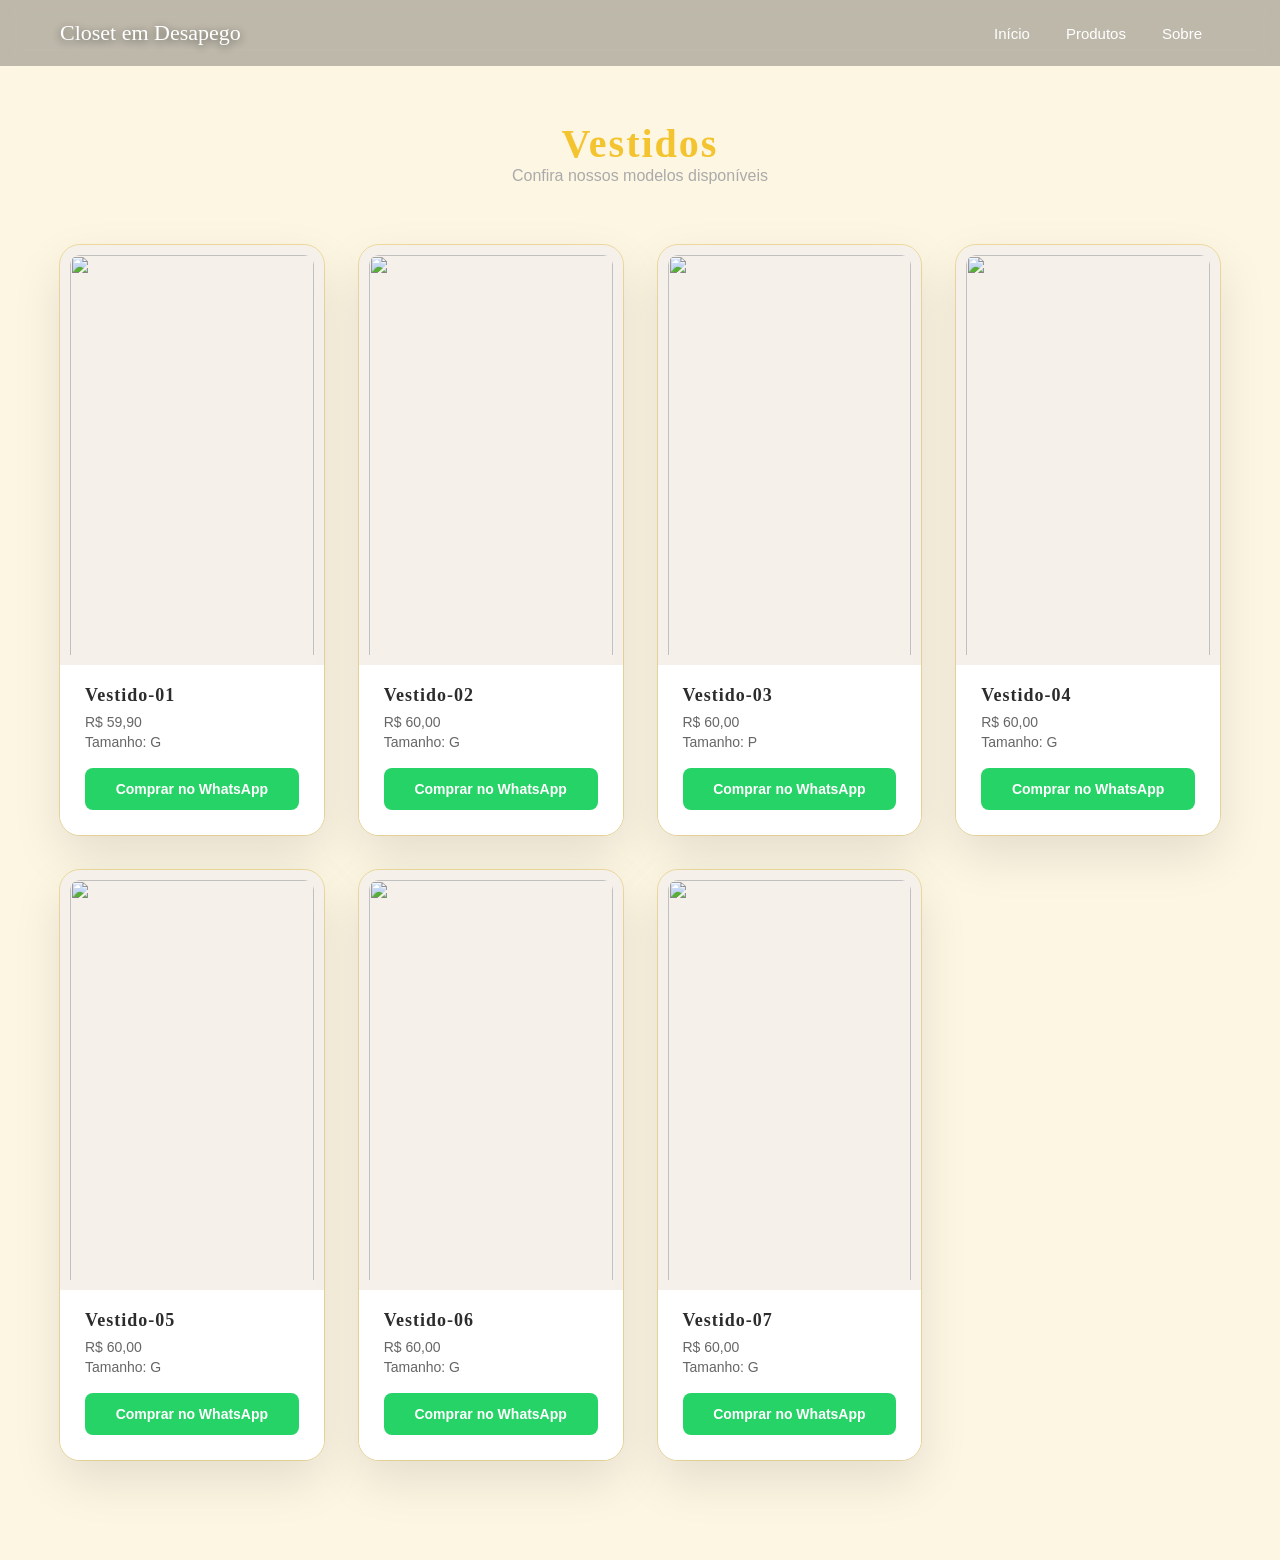
==== commit 2a94dcd7: "Add files via upload" ====
--- a/vestidos.html
+++ b/vestidos.html
@@ -36,12 +36,12 @@
 
         <!-- PRODUTO 1 -->
         <div class="card-produto">
-            <img src="c:\Users\lucas\OneDrive\Área de Trabalho\FOTOS\WhatsApp Image 2026-04-12 at 13.27.06 (1).jpeg">
+            <img src="img/vestido.jpeg">
             <div class="info">
                 <h2>Vestido-01</h2>
                 <p>R$ 59,90</p>
                 <p>Tamanho: G</p>
-                <a href="https://wa.me/5511984618783?text=Ol%C3%A1!%20Tenho%20interesse%20no%20Vestido%20Floral%20-%20Tamanho%3A%20G%20-%20Valor%3A%20R%24%2059%2C90"
+                <a href="https://wa.me/5511984618783?text=Ol%C3%A1!%20Tenho%20interesse%20no%20Vestido%20Preto%20-%20Tamanho%3A%20G%20-%20Valor%3A%20R%24%2060%2C00"
                    target="_blank" class="btn-whatsapp">
                     Comprar no WhatsApp
                 </a>
@@ -50,7 +50,7 @@
 
         <!-- PRODUTO 2 -->
         <div class="card-produto">
-            <img src="c:\Users\lucas\OneDrive\Área de Trabalho\FOTOS\WhatsApp Image 2026-04-12 at 13.27.06 (2).jpeg">
+            <img src="img/vestido2.jpeg">
             <div class="info">
                 <h2>Vestido-02</h2>
                 <p>R$ 60,00</p>
@@ -64,7 +64,7 @@
 
         <!-- PRODUTO 3 -->
         <div class="card-produto">
-            <img src="c:\Users\lucas\OneDrive\Área de Trabalho\FOTOS\WhatsApp Image 2026-04-12 at 13.27.06 (3).jpeg">
+            <img src="img/vestido3.jpeg">
             <div class="info">
                 <h2>Vestido-03</h2>
                 <p>R$ 60,00</p>
@@ -78,7 +78,7 @@
 
         <!-- PRODUTO 4 -->
         <div class="card-produto">
-            <img src="c:\Users\lucas\OneDrive\Área de Trabalho\FOTOS\WhatsApp Image 2026-04-12 at 13.27.06 (4).jpeg">
+            <img src="img/vestido4.jpeg">
             <div class="info">
                 <h2>Vestido-04</h2>
                 <p>R$ 60,00</p>
@@ -92,7 +92,7 @@
 
         <!-- PRODUTO 5-->
         <div class="card-produto">
-            <img src="c:\Users\lucas\OneDrive\Área de Trabalho\FOTOS\WhatsApp Image 2026-04-12 at 13.27.06 (5).jpeg">
+            <img src="img/vestido5.jpeg">
             <div class="info">
                 <h2>Vestido-05</h2>
                 <p>R$ 60,00</p>
@@ -106,7 +106,7 @@
 
         <!-- PRODUTO 6 -->
         <div class="card-produto">
-            <img src="c:\Users\lucas\OneDrive\Área de Trabalho\FOTOS\WhatsApp Image 2026-04-12 at 13.27.06.jpeg">
+            <img src="img/vestido6.jpeg">
             <div class="info">
                 <h2>Vestido-06</h2>
                 <p>R$ 60,00</p>
@@ -120,7 +120,7 @@
 
         <!-- PRODUTO 7 -->
         <div class="card-produto">
-            <img src="c:\Users\lucas\OneDrive\Área de Trabalho\FOTOS\WhatsApp Image 2026-04-12 at 13.27.07.jpeg">
+            <img src="img/vestido7.jpeg">
             <div class="info">
                 <h2>Vestido-07</h2>
                 <p>R$ 60,00</p>
@@ -140,7 +140,7 @@
 
     </div>
 </section>
-s
+
 <!-- SCRIPT HEADER -->
 <script>
 window.addEventListener("scroll", function() {
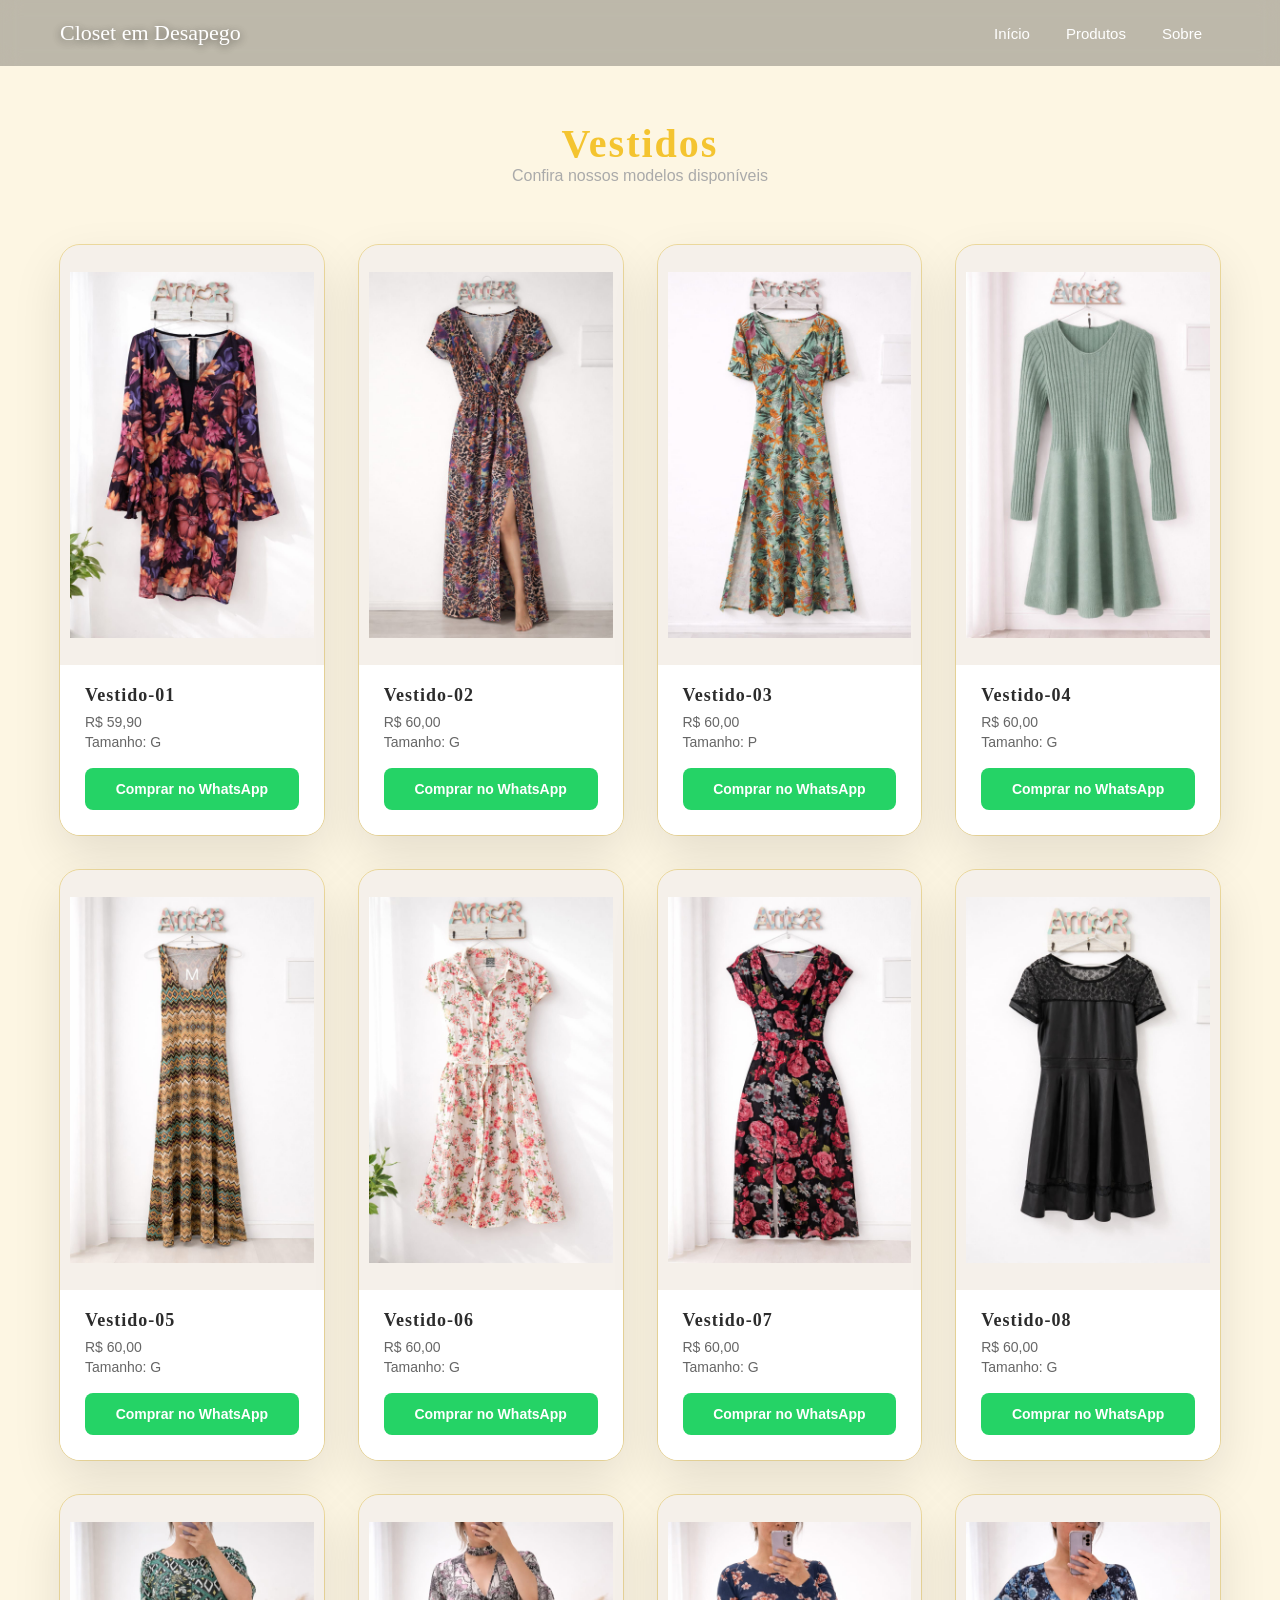
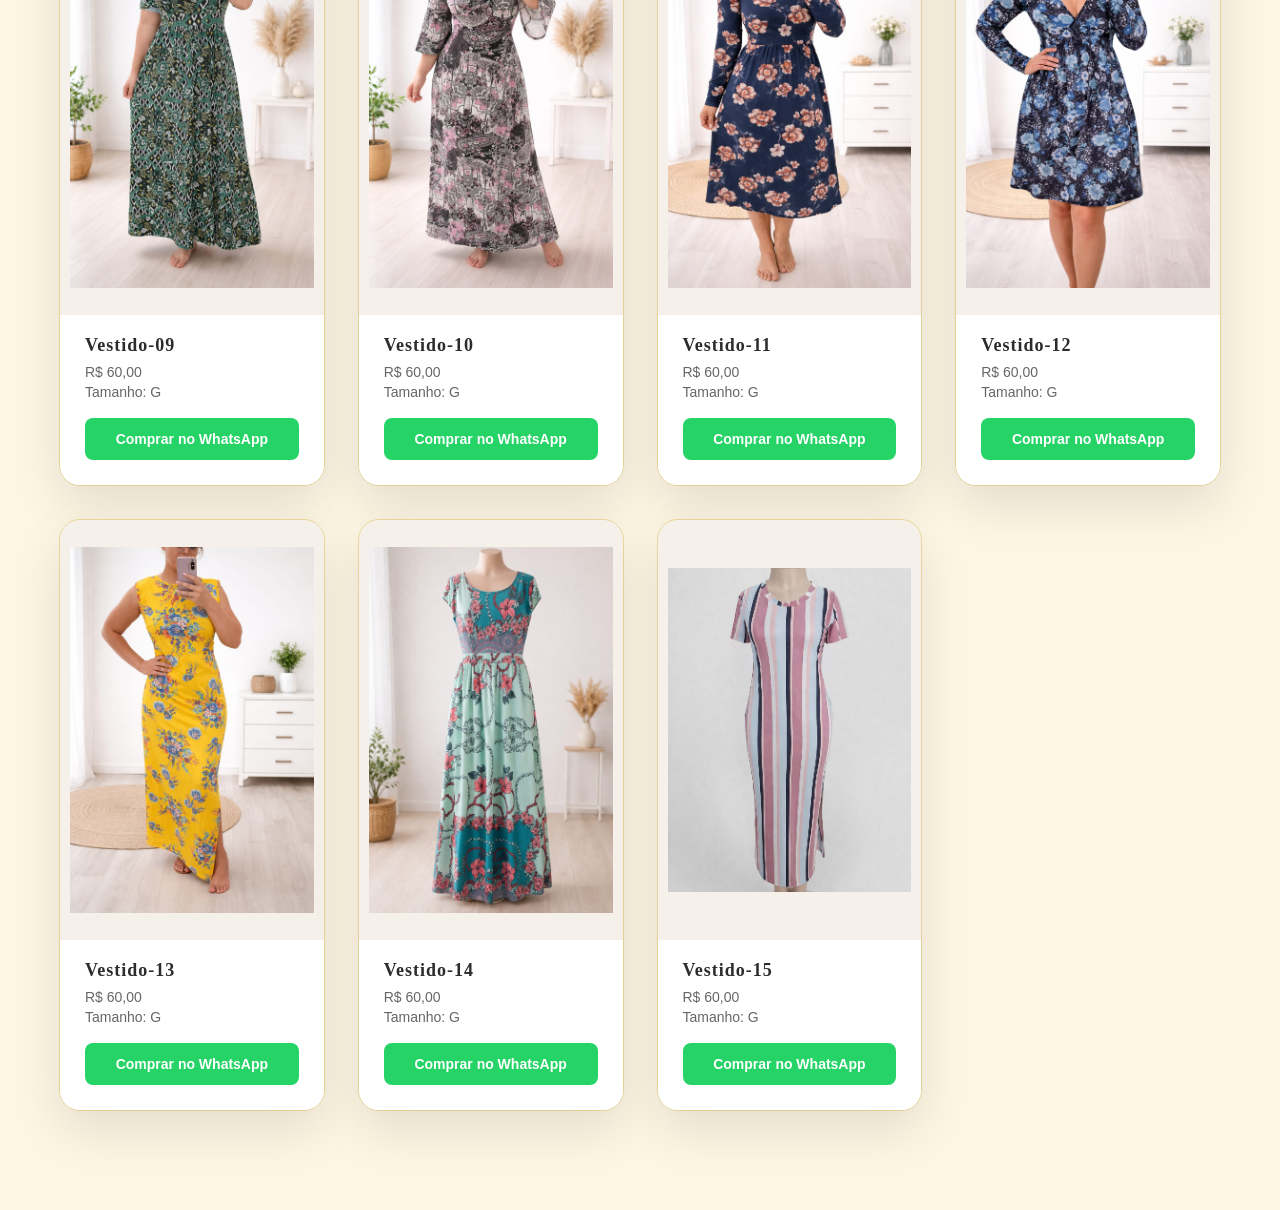
==== commit 51893223: "Add files via upload" ====
--- a/vestidos.html
+++ b/vestidos.html
@@ -132,6 +132,120 @@
             </div>
         </div>
 
+        <!-- PRODUTO 8 -->
+        <div class="card-produto">
+            <img src="img/vestido8.jpeg">
+            <div class="info">
+                <h2>Vestido-08</h2>
+                <p>R$ 60,00</p>
+                <p>Tamanho: G</p>
+                <a href="https://wa.me/5511984618783?text=Ol%C3%A1!%20Tenho%20interesse%20no%20Vestido%20Amarelo%20-%20Tamanho%3A%20G%20-%20Valor%3A%20R%24%2060%2C00"
+                   target="_blank" class="btn-whatsapp">
+                    Comprar no WhatsApp
+                </a>
+            </div>
+        </div>
+
+        <!-- PRODUTO 9 -->
+        <div class="card-produto">
+            <img src="img/vestido9.jpeg">
+            <div class="info">
+                <h2>Vestido-09</h2>
+                <p>R$ 60,00</p>
+                <p>Tamanho: G</p>
+                <a href="https://wa.me/5511984618783?text=Ol%C3%A1!%20Tenho%20interesse%20no%20Vestido%20Amarelo%20-%20Tamanho%3A%20G%20-%20Valor%3A%20R%24%2060%2C00"
+                   target="_blank" class="btn-whatsapp">
+                    Comprar no WhatsApp
+                </a>
+            </div>
+        </div>
+
+        <!-- PRODUTO 10 -->
+        <div class="card-produto">
+            <img src="img/vestido10.jpeg">
+            <div class="info">
+                <h2>Vestido-10</h2>
+                <p>R$ 60,00</p>
+                <p>Tamanho: G</p>
+                <a href="https://wa.me/5511984618783?text=Ol%C3%A1!%20Tenho%20interesse%20no%20Vestido%20Amarelo%20-%20Tamanho%3A%20G%20-%20Valor%3A%20R%24%2060%2C00"
+                   target="_blank" class="btn-whatsapp">
+                    Comprar no WhatsApp
+                </a>
+            </div>
+        </div>
+
+        <!-- PRODUTO 11 -->
+        <div class="card-produto">
+            <img src="img/vestido11.jpeg">
+            <div class="info">
+                <h2>Vestido-11</h2>
+                <p>R$ 60,00</p>
+                <p>Tamanho: G</p>
+                <a href="https://wa.me/5511984618783?text=Ol%C3%A1!%20Tenho%20interesse%20no%20Vestido%20Amarelo%20-%20Tamanho%3A%20G%20-%20Valor%3A%20R%24%2060%2C00"
+                   target="_blank" class="btn-whatsapp">
+                    Comprar no WhatsApp
+                </a>
+            </div>
+        </div>
+
+        <!-- PRODUTO 12 -->
+        <div class="card-produto">
+            <img src="img/vestido12.jpeg">
+            <div class="info">
+                <h2>Vestido-12</h2>
+                <p>R$ 60,00</p>
+                <p>Tamanho: G</p>
+                <a href="https://wa.me/5511984618783?text=Ol%C3%A1!%20Tenho%20interesse%20no%20Vestido%20Amarelo%20-%20Tamanho%3A%20G%20-%20Valor%3A%20R%24%2060%2C00"
+                   target="_blank" class="btn-whatsapp">
+                    Comprar no WhatsApp
+                </a>
+            </div>
+        </div>
+
+         <!-- PRODUTO 13 -->
+        <div class="card-produto">
+            <img src="img/vestido13.jpeg">
+            <div class="info">
+                <h2>Vestido-13</h2>
+                <p>R$ 60,00</p>
+                <p>Tamanho: G</p>
+                <a href="https://wa.me/5511984618783?text=Ol%C3%A1!%20Tenho%20interesse%20no%20Vestido%20Amarelo%20-%20Tamanho%3A%20G%20-%20Valor%3A%20R%24%2060%2C00"
+                   target="_blank" class="btn-whatsapp">
+                    Comprar no WhatsApp
+                </a>
+            </div>
+        </div>
+
+         <!-- PRODUTO 14 -->
+        <div class="card-produto">
+            <img src="img/vestido14.jpeg">
+            <div class="info">
+                <h2>Vestido-14</h2>
+                <p>R$ 60,00</p>
+                <p>Tamanho: G</p>
+                <a href="https://wa.me/5511984618783?text=Ol%C3%A1!%20Tenho%20interesse%20no%20Vestido%20Amarelo%20-%20Tamanho%3A%20G%20-%20Valor%3A%20R%24%2060%2C00"
+                   target="_blank" class="btn-whatsapp">
+                    Comprar no WhatsApp
+                </a>
+            </div>
+        </div>
+
+         <!-- PRODUTO 15 -->
+        <div class="card-produto">
+            <img src="img/vestido15.jpeg">
+            <div class="info">
+                <h2>Vestido-15</h2>
+                <p>R$ 60,00</p>
+                <p>Tamanho: G</p>
+                <a href="https://wa.me/5511984618783?text=Ol%C3%A1!%20Tenho%20interesse%20no%20Vestido%20Amarelo%20-%20Tamanho%3A%20G%20-%20Valor%3A%20R%24%2060%2C00"
+                   target="_blank" class="btn-whatsapp">
+                    Comprar no WhatsApp
+                </a>
+            </div>
+        </div>
+
+
+
 
 
 
